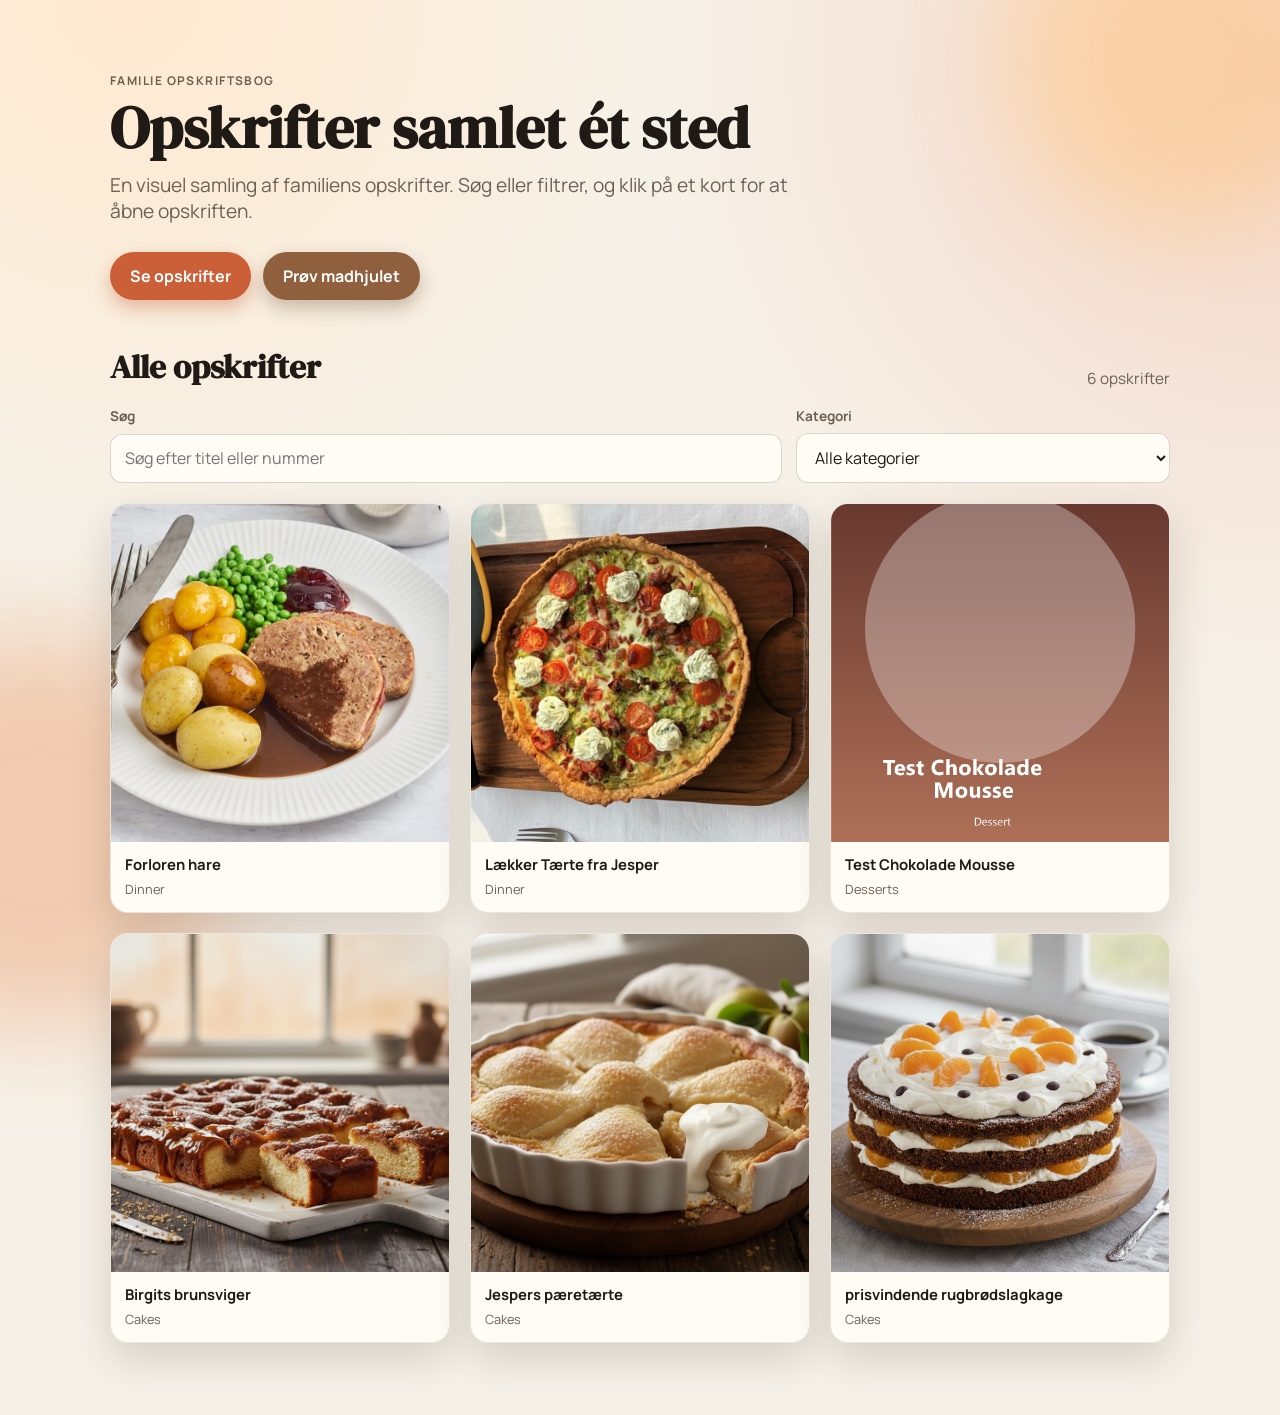
==== index.html @ 79aaceb4 "Add files via upload" ====
﻿<!doctype html>
<html lang="da">
<head>
  <meta charset="UTF-8" />
  <meta name="viewport" content="width=device-width, initial-scale=1.0" />
  <title>Familie Opskrifter</title>
  <link rel="preconnect" href="https://fonts.googleapis.com">
  <link rel="preconnect" href="https://fonts.gstatic.com" crossorigin>
  <link href="https://fonts.googleapis.com/css2?family=DM+Serif+Display:ital@0;1&family=Manrope:wght@400;600;700&display=swap" rel="stylesheet">
  <link rel="stylesheet" href="./styles.css" />
</head>
<body>
  <div class="bg-shape bg-shape-one" aria-hidden="true"></div>
  <div class="bg-shape bg-shape-two" aria-hidden="true"></div>

  <header class="hero">
    <p class="kicker">Familie Opskriftsbog</p>
    <h1>Opskrifter samlet ét sted</h1>
    <p class="lead">En visuel samling af familiens opskrifter. Søg eller filtrer, og klik på et kort for at åbne opskriften.</p>
    <div class="hero-actions">
      <a class="cta" href="./index.html">Se opskrifter</a>
      <a class="cta cta-secondary" href="./wheel.html">Prøv madhjulet</a>
    </div>
  </header>

  <main id="recipes" class="content">
    <section class="section-head">
      <h2>Alle opskrifter</h2>
      <p id="resultCount">0 opskrifter</p>
    </section>

    <section class="controls" aria-label="Filtre">
      <label class="control search-wrap">
        <span>Søg</span>
        <input id="searchInput" type="search" placeholder="Søg efter titel eller nummer" autocomplete="off" />
      </label>

      <label class="control filter-wrap">
        <span>Kategori</span>
        <select id="categoryFilter"></select>
      </label>
    </section>

    <section id="recipeGrid" class="grid" aria-live="polite"></section>
    <p id="loadError" class="empty" hidden>Kunne ikke indlæse opskrifter lige nu.</p>
    <p id="emptyState" class="empty" hidden>Ingen opskrifter matcher dine filtre.</p>
  </main>

  <script src="./data/recipes.js"></script>
  <script>
    let recipes = [];

    const searchInput = document.getElementById("searchInput");
    const categoryFilter = document.getElementById("categoryFilter");
    const recipeGrid = document.getElementById("recipeGrid");
    const resultCount = document.getElementById("resultCount");
    const emptyState = document.getElementById("emptyState");
    const loadError = document.getElementById("loadError");

    const categoryLabelMap = {
      dinner: "Dinner",
      desserts: "Desserts",
      cakes: "Cakes",
      uncategorized: "Uncategorized"
    };

    function categoryLabel(category) {
      return categoryLabelMap[category] || category;
    }

    function buildCategoryOptions() {
      const categories = [...new Set(recipes.map((recipe) => recipe.category).filter(Boolean))]
        .sort((a, b) => a.localeCompare(b, "da"));

      categoryFilter.textContent = "";
      const allOption = document.createElement("option");
      allOption.value = "";
      allOption.textContent = "Alle kategorier";
      categoryFilter.appendChild(allOption);

      categories.forEach((category) => {
        const option = document.createElement("option");
        option.value = category;
        option.textContent = categoryLabel(category);
        categoryFilter.appendChild(option);
      });
    }

    function renderRecipes() {
      const query = searchInput.value.trim().toLowerCase();
      const category = categoryFilter.value;

      const filtered = recipes.filter((recipe) => {
        const text = `${recipe.title} ${recipe.id}`.toLowerCase();
        const matchQuery = !query || text.includes(query);
        const matchCategory = !category || recipe.category === category;
        return matchQuery && matchCategory;
      });

      recipeGrid.textContent = "";

      filtered.forEach((recipe) => {
        const link = document.createElement("a");
        link.className = "card";
        link.href = `./recipe.html?id=${encodeURIComponent(recipe.id)}`;

        const img = document.createElement("img");
        img.src = recipe.image;
        img.alt = recipe.title;
        img.loading = "lazy";

        const title = document.createElement("span");
        title.textContent = recipe.title;

        const small = document.createElement("small");
        small.textContent = categoryLabel(recipe.category);

        link.appendChild(img);
        link.appendChild(title);
        link.appendChild(small);
        recipeGrid.appendChild(link);
      });

      resultCount.textContent = `${filtered.length} opskrifter`;
      emptyState.hidden = filtered.length > 0;
    }

    async function loadRecipes() {
      if (Array.isArray(window.__RECIPES__)) {
        return window.__RECIPES__;
      }

      const response = await fetch("./data/recipes.json", { cache: "no-store" });
      if (!response.ok) {
        throw new Error(`Failed to load recipe data (${response.status})`);
      }
      return response.json();
    }

    async function init() {
      try {
        recipes = await loadRecipes();
        loadError.hidden = true;
      } catch (error) {
        console.error(error);
        recipes = [];
        loadError.hidden = false;
      }

      buildCategoryOptions();
      renderRecipes();
    }

    searchInput.addEventListener("input", renderRecipes);
    categoryFilter.addEventListener("change", renderRecipes);
    init();
  </script>
</body>
</html>
---- styles.css ----
﻿:root {
  --bg: #f6f1e8;
  --surface: #fffcf6;
  --ink: #1f1a16;
  --muted: #6d6052;
  --accent: #cb5f37;
  --accent-2: #f0c274;
  --ring: rgba(203, 95, 55, 0.35);
  --radius: 18px;
  --shadow: 0 16px 40px rgba(48, 31, 14, 0.16);
}

* {
  box-sizing: border-box;
}

body {
  margin: 0;
  font-family: "Manrope", "Segoe UI", sans-serif;
  color: var(--ink);
  background:
    radial-gradient(circle at 10% 0%, #ffe9cf 0%, transparent 30%),
    radial-gradient(circle at 100% 5%, #f4d6c9 0%, transparent 34%),
    var(--bg);
  min-height: 100vh;
}

.bg-shape {
  position: fixed;
  border-radius: 999px;
  filter: blur(50px);
  z-index: -1;
  opacity: 0.45;
}

.bg-shape-one {
  width: 360px;
  height: 360px;
  top: -120px;
  right: -80px;
  background: #ffc57a;
}

.bg-shape-two {
  width: 400px;
  height: 400px;
  left: -160px;
  bottom: -130px;
  background: #ec9f6f;
}

.hero {
  max-width: 1100px;
  margin: 0 auto;
  padding: 72px 20px 44px;
}

.kicker {
  text-transform: uppercase;
  letter-spacing: 0.12em;
  font-size: 0.75rem;
  margin: 0;
  color: var(--muted);
  font-weight: 700;
}

h1 {
  margin: 10px 0 14px;
  font-family: "DM Serif Display", Georgia, serif;
  font-size: clamp(2.1rem, 4.5vw, 4rem);
  line-height: 1.02;
  max-width: 760px;
}

.lead {
  margin: 0;
  max-width: 680px;
  color: var(--muted);
  font-size: clamp(1rem, 1.8vw, 1.2rem);
}

.cta {
  display: inline-block;
  margin-top: 28px;
  padding: 13px 20px;
  border-radius: 999px;
  color: #fff;
  background: var(--accent);
  text-decoration: none;
  font-weight: 700;
  box-shadow: 0 8px 18px rgba(181, 70, 31, 0.33);
  transition: transform 0.2s ease, box-shadow 0.2s ease;
}

.cta:hover {
  transform: translateY(-2px);
  box-shadow: 0 12px 22px rgba(181, 70, 31, 0.4);
}

.hero-actions {
  display: flex;
  flex-wrap: wrap;
  gap: 12px;
  margin-top: 28px;
}

.hero-actions .cta {
  margin-top: 0;
}

.cta-secondary {
  background: #8f5f3e;
  box-shadow: 0 8px 18px rgba(90, 56, 34, 0.3);
}

.cta-secondary:hover {
  box-shadow: 0 12px 22px rgba(90, 56, 34, 0.36);
}

.content {
  max-width: 1100px;
  margin: 0 auto 72px;
  padding: 0 20px;
}

.section-head {
  display: flex;
  justify-content: space-between;
  align-items: end;
  gap: 16px;
  margin-bottom: 18px;
}

h2 {
  margin: 0;
  font-family: "DM Serif Display", Georgia, serif;
  font-size: clamp(1.5rem, 2.6vw, 2.4rem);
}

.section-head p {
  margin: 0;
  color: var(--muted);
  font-size: 0.96rem;
}

.controls {
  display: grid;
  grid-template-columns: 1.8fr 1fr;
  gap: 14px;
  margin: 0 0 20px;
}

.control {
  display: grid;
  gap: 8px;
}

.control span {
  font-weight: 700;
  font-size: 0.85rem;
  color: var(--muted);
}

.control input,
.control select {
  width: 100%;
  border: 1px solid rgba(95, 68, 45, 0.22);
  background: var(--surface);
  border-radius: 12px;
  padding: 12px 14px;
  font: inherit;
  color: var(--ink);
  outline: none;
}

.control input:focus,
.control select:focus {
  border-color: var(--accent);
  box-shadow: 0 0 0 4px var(--ring);
}

.grid {
  display: grid;
  grid-template-columns: repeat(auto-fill, minmax(260px, 1fr));
  gap: 20px;
}

.card {
  display: block;
  background: var(--surface);
  border-radius: var(--radius);
  text-decoration: none;
  color: inherit;
  overflow: hidden;
  border: 1px solid rgba(95, 68, 45, 0.12);
  box-shadow: var(--shadow);
  transition: transform 0.24s ease, box-shadow 0.24s ease, border-color 0.24s ease;
}

.card:hover {
  transform: translateY(-4px);
  box-shadow: 0 22px 40px rgba(42, 25, 10, 0.25);
  border-color: var(--ring);
}

.card img {
  display: block;
  width: 100%;
  aspect-ratio: 1 / 1;
  object-fit: cover;
  background: #e4d7c8;
}

.card span {
  display: block;
  padding: 12px 14px 6px;
  font-weight: 700;
  font-size: 0.93rem;
}

.card small {
  display: block;
  color: var(--muted);
  font-size: 0.8rem;
  padding: 0 14px 14px;
}

.empty {
  margin-top: 14px;
  color: var(--muted);
}

@media (max-width: 680px) {
  .hero {
    padding-top: 52px;
  }

  .section-head {
    flex-direction: column;
    align-items: start;
  }

  .controls {
    grid-template-columns: 1fr;
  }

  .grid {
    grid-template-columns: repeat(2, minmax(0, 1fr));
  }
}
.recipe-page {
  max-width: 1180px;
  margin: 0 auto;
  padding: 46px 20px 72px;
}

.back-link {
  display: inline-block;
  margin-bottom: 24px;
  color: var(--ink);
  text-decoration: none;
  font-weight: 700;
}

.back-link:hover {
  text-decoration: underline;
}

.recipe-layout {
  display: grid;
  grid-template-columns: minmax(300px, 520px) 1fr;
  gap: 34px;
  align-items: start;
}

.recipe-media img {
  display: block;
  width: 100%;
  border-radius: 24px;
  box-shadow: var(--shadow);
  border: 1px solid rgba(95, 68, 45, 0.12);
}

.recipe-content {
  background: var(--surface);
  border: 1px solid rgba(95, 68, 45, 0.12);
  box-shadow: var(--shadow);
  border-radius: 20px;
  padding: 28px;
}

.detail-kicker {
  margin: 0;
  text-transform: uppercase;
  letter-spacing: 0.11em;
  font-size: 0.75rem;
  color: var(--muted);
  font-weight: 700;
}

.detail-title {
  margin: 8px 0 10px;
  font-family: "DM Serif Display", Georgia, serif;
  font-size: clamp(2rem, 4vw, 3.2rem);
  line-height: 1.05;
}

.detail-description {
  margin: 0;
  color: var(--muted);
}

.detail-meta {
  margin: 14px 0 22px;
  font-weight: 700;
}

.detail-block h2 {
  margin: 0 0 10px;
  font-size: 1.2rem;
  font-family: "DM Serif Display", Georgia, serif;
}

.detail-block + .detail-block {
  margin-top: 18px;
}

.detail-block ul,
.detail-block ol {
  margin: 0;
  padding-left: 20px;
  display: grid;
  gap: 8px;
}

.recipe-missing {
  background: var(--surface);
  border: 1px solid rgba(95, 68, 45, 0.12);
  box-shadow: var(--shadow);
  border-radius: 20px;
  padding: 28px;
}

.recipe-missing h1 {
  margin-top: 0;
}

@media (max-width: 980px) {
  .recipe-layout {
    grid-template-columns: 1fr;
  }
}

.wheel-page {
  max-width: 1100px;
  margin: 0 auto;
  padding: 48px 20px 72px;
}

.wheel-head {
  margin-bottom: 24px;
}

.wheel-controls {
  display: grid;
  grid-template-columns: 1fr auto;
  gap: 14px;
  align-items: end;
  max-width: 760px;
}

.spin-btn {
  min-width: 130px;
  margin-top: 0;
  border: 0;
  cursor: pointer;
  font: inherit;
}

.spin-btn:disabled {
  opacity: 0.55;
  cursor: not-allowed;
  transform: none;
  box-shadow: 0 8px 18px rgba(181, 70, 31, 0.22);
}

.wheel-message {
  margin: 12px 0 18px;
  min-height: 1.2em;
}

.wheel-stage {
  position: relative;
  margin: 0 auto;
  width: min(86vw, 560px);
  aspect-ratio: 1 / 1;
}

.wheel {
  position: relative;
  width: 100%;
  height: 100%;
  border-radius: 999px;
  border: 10px solid #fff3e0;
  box-shadow: 0 20px 40px rgba(49, 30, 12, 0.22);
  display: grid;
  place-items: center;
  font-family: "DM Serif Display", Georgia, serif;
  font-size: 3rem;
  color: #53392a;
}

.wheel-svg {
  width: 100%;
  height: 100%;
  display: block;
  border-radius: 999px;
  overflow: hidden;
}

.wheel-pointer {
  position: absolute;
  left: 50%;
  transform: translateX(-50%);
  top: -8px;
  width: 0;
  height: 0;
  border-left: 17px solid transparent;
  border-right: 17px solid transparent;
  border-top: 34px solid #1f1a16;
  z-index: 3;
  filter: drop-shadow(0 2px 3px rgba(0, 0, 0, 0.28));
}

.winner-card {
  margin-top: 28px;
  display: grid;
  grid-template-columns: 220px 1fr;
  gap: 18px;
  background: var(--surface);
  border: 1px solid rgba(95, 68, 45, 0.12);
  border-radius: 20px;
  box-shadow: var(--shadow);
  overflow: hidden;
}

.winner-card img {
  width: 100%;
  height: 100%;
  object-fit: cover;
  min-height: 220px;
}

.winner-info {
  padding: 18px 20px 20px 0;
}

.winner-info h2 {
  margin: 8px 0 8px;
}

.winner-meta {
  margin: 0 0 16px;
  color: var(--muted);
}

@media (max-width: 780px) {
  .wheel-controls {
    grid-template-columns: 1fr;
  }

  .spin-btn {
    width: fit-content;
  }

  .winner-card {
    grid-template-columns: 1fr;
  }

  .winner-card img {
    max-height: 280px;
  }

  .winner-info {
    padding: 14px 16px 18px;
  }
}
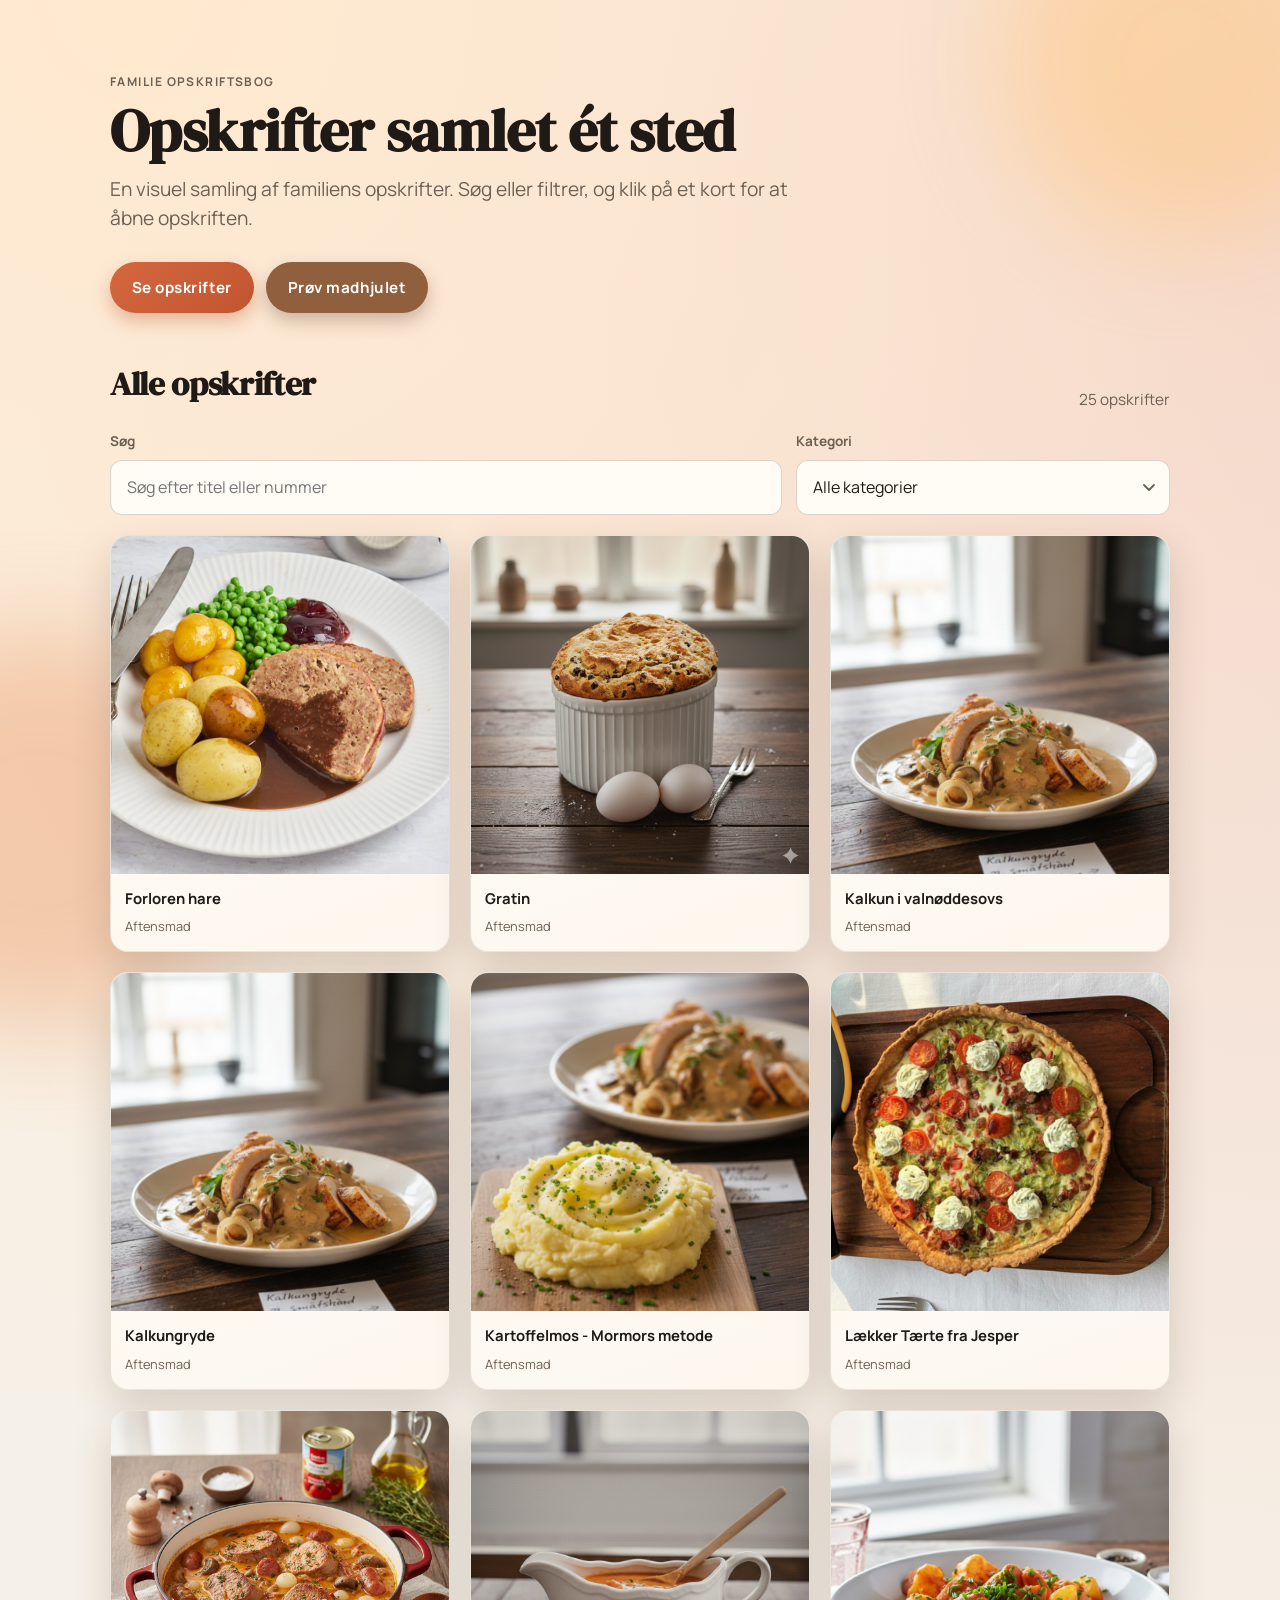
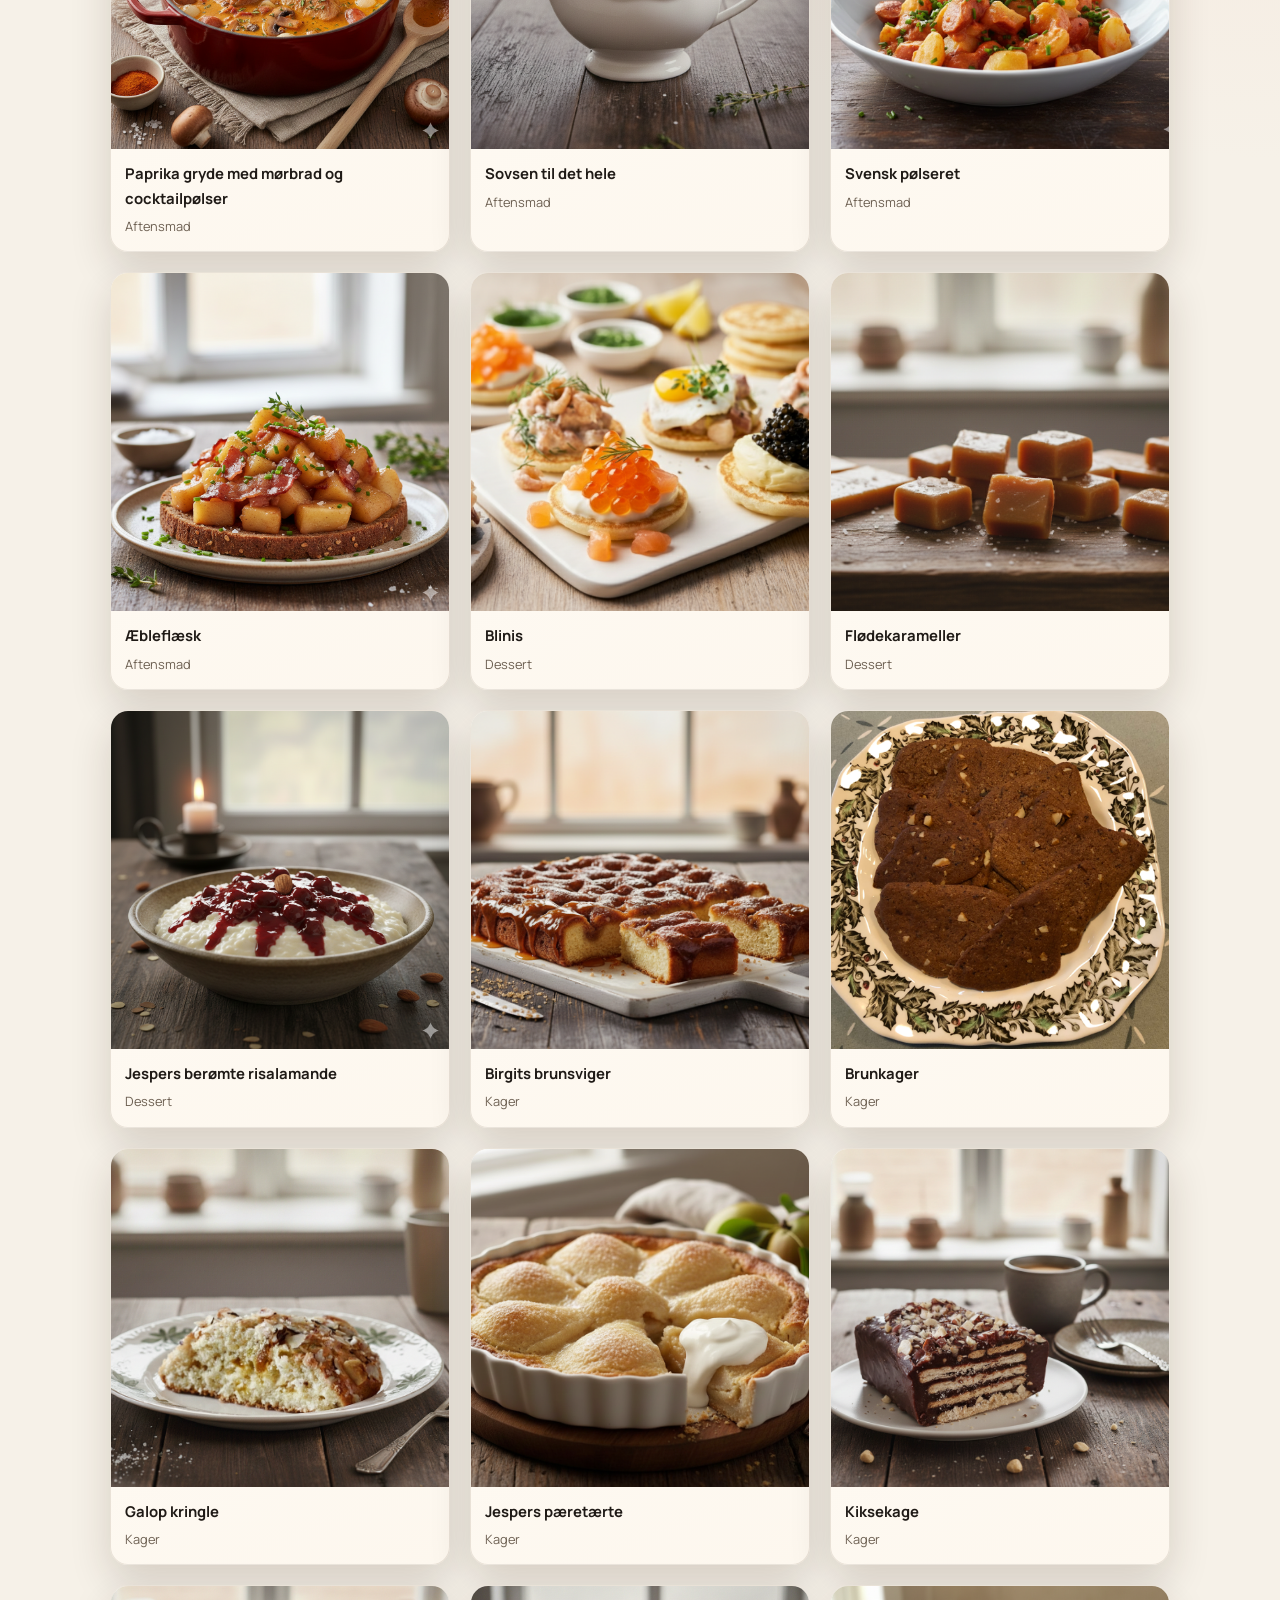
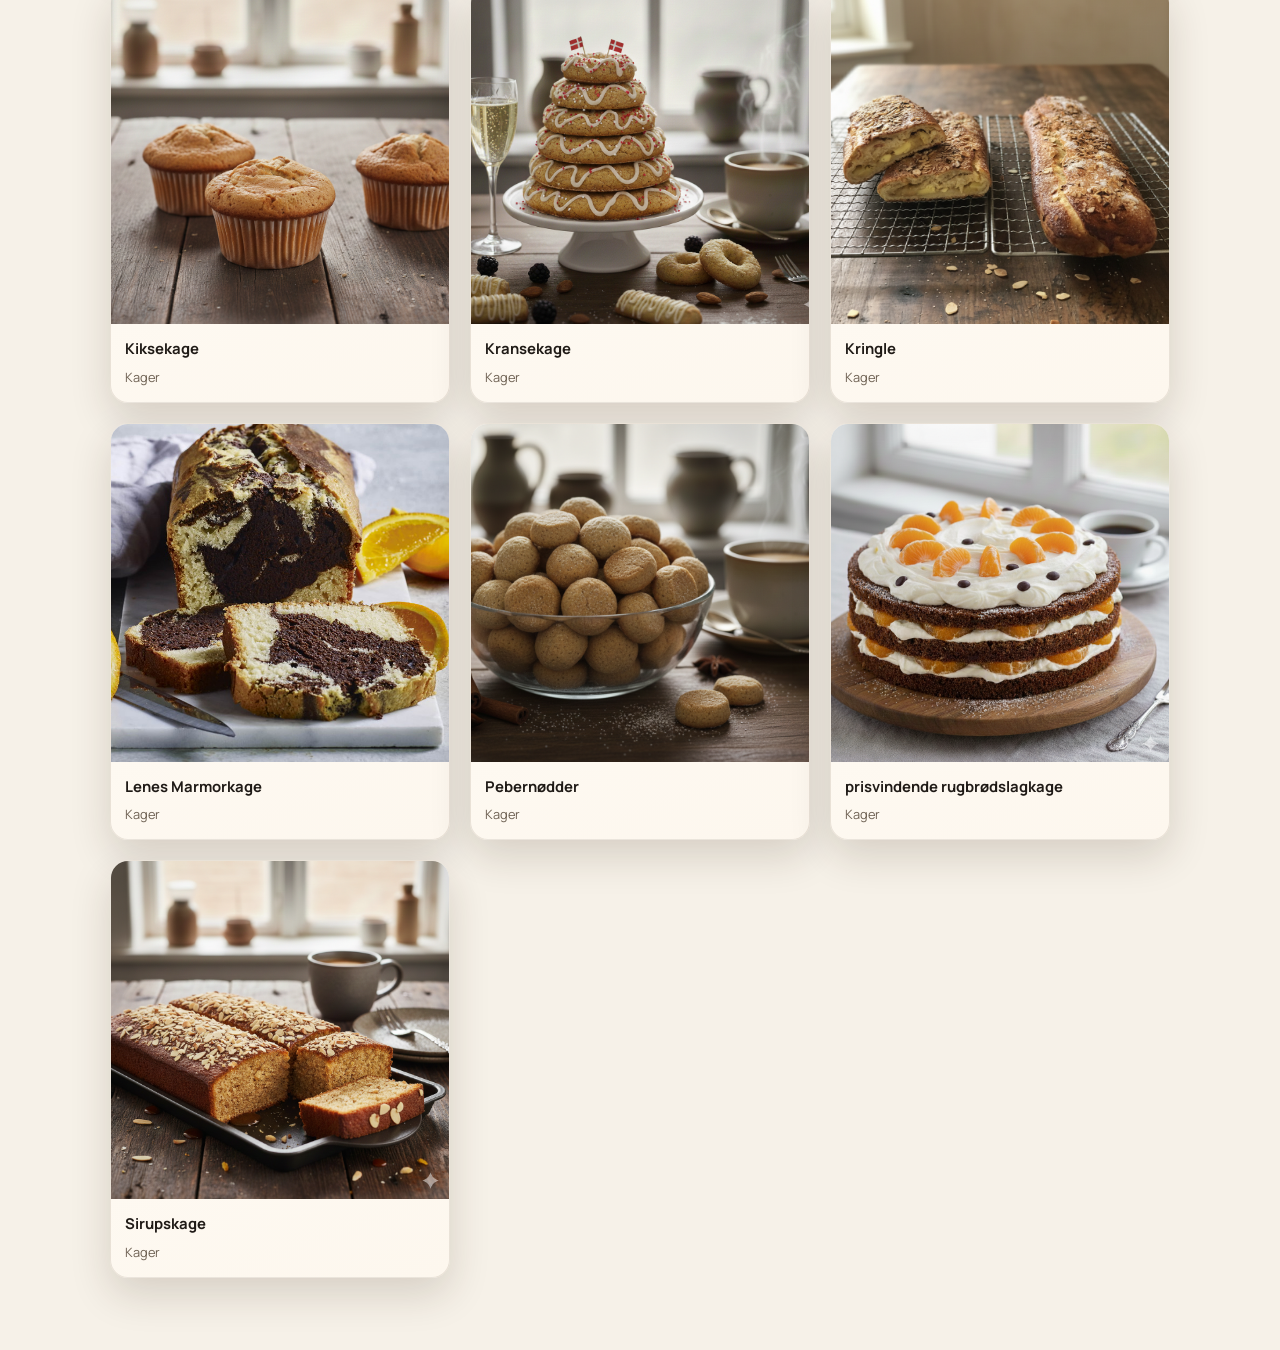
==== commit e2160cdf: "push dd" ====
--- a/index.html
+++ b/index.html
@@ -1,159 +1,159 @@
-﻿<!doctype html>
-<html lang="da">
-<head>
-  <meta charset="UTF-8" />
-  <meta name="viewport" content="width=device-width, initial-scale=1.0" />
-  <title>Familie Opskrifter</title>
-  <link rel="preconnect" href="https://fonts.googleapis.com">
-  <link rel="preconnect" href="https://fonts.gstatic.com" crossorigin>
-  <link href="https://fonts.googleapis.com/css2?family=DM+Serif+Display:ital@0;1&family=Manrope:wght@400;600;700&display=swap" rel="stylesheet">
-  <link rel="stylesheet" href="./styles.css" />
-</head>
-<body>
-  <div class="bg-shape bg-shape-one" aria-hidden="true"></div>
-  <div class="bg-shape bg-shape-two" aria-hidden="true"></div>
-
-  <header class="hero">
-    <p class="kicker">Familie Opskriftsbog</p>
-    <h1>Opskrifter samlet ét sted</h1>
-    <p class="lead">En visuel samling af familiens opskrifter. Søg eller filtrer, og klik på et kort for at åbne opskriften.</p>
-    <div class="hero-actions">
-      <a class="cta" href="./index.html">Se opskrifter</a>
-      <a class="cta cta-secondary" href="./wheel.html">Prøv madhjulet</a>
-    </div>
-  </header>
-
-  <main id="recipes" class="content">
-    <section class="section-head">
-      <h2>Alle opskrifter</h2>
-      <p id="resultCount">0 opskrifter</p>
-    </section>
-
-    <section class="controls" aria-label="Filtre">
-      <label class="control search-wrap">
-        <span>Søg</span>
-        <input id="searchInput" type="search" placeholder="Søg efter titel eller nummer" autocomplete="off" />
-      </label>
-
-      <label class="control filter-wrap">
-        <span>Kategori</span>
-        <select id="categoryFilter"></select>
-      </label>
-    </section>
-
-    <section id="recipeGrid" class="grid" aria-live="polite"></section>
-    <p id="loadError" class="empty" hidden>Kunne ikke indlæse opskrifter lige nu.</p>
-    <p id="emptyState" class="empty" hidden>Ingen opskrifter matcher dine filtre.</p>
-  </main>
-
-  <script src="./data/recipes.js"></script>
-  <script>
-    let recipes = [];
-
-    const searchInput = document.getElementById("searchInput");
-    const categoryFilter = document.getElementById("categoryFilter");
-    const recipeGrid = document.getElementById("recipeGrid");
-    const resultCount = document.getElementById("resultCount");
-    const emptyState = document.getElementById("emptyState");
-    const loadError = document.getElementById("loadError");
-
-    const categoryLabelMap = {
-      dinner: "Dinner",
-      desserts: "Desserts",
-      cakes: "Cakes",
-      uncategorized: "Uncategorized"
-    };
-
-    function categoryLabel(category) {
-      return categoryLabelMap[category] || category;
-    }
-
-    function buildCategoryOptions() {
-      const categories = [...new Set(recipes.map((recipe) => recipe.category).filter(Boolean))]
-        .sort((a, b) => a.localeCompare(b, "da"));
-
-      categoryFilter.textContent = "";
-      const allOption = document.createElement("option");
-      allOption.value = "";
-      allOption.textContent = "Alle kategorier";
-      categoryFilter.appendChild(allOption);
-
-      categories.forEach((category) => {
-        const option = document.createElement("option");
-        option.value = category;
-        option.textContent = categoryLabel(category);
-        categoryFilter.appendChild(option);
-      });
-    }
-
-    function renderRecipes() {
-      const query = searchInput.value.trim().toLowerCase();
-      const category = categoryFilter.value;
-
-      const filtered = recipes.filter((recipe) => {
-        const text = `${recipe.title} ${recipe.id}`.toLowerCase();
-        const matchQuery = !query || text.includes(query);
-        const matchCategory = !category || recipe.category === category;
-        return matchQuery && matchCategory;
-      });
-
-      recipeGrid.textContent = "";
-
-      filtered.forEach((recipe) => {
-        const link = document.createElement("a");
-        link.className = "card";
-        link.href = `./recipe.html?id=${encodeURIComponent(recipe.id)}`;
-
-        const img = document.createElement("img");
-        img.src = recipe.image;
-        img.alt = recipe.title;
-        img.loading = "lazy";
-
-        const title = document.createElement("span");
-        title.textContent = recipe.title;
-
-        const small = document.createElement("small");
-        small.textContent = categoryLabel(recipe.category);
-
-        link.appendChild(img);
-        link.appendChild(title);
-        link.appendChild(small);
-        recipeGrid.appendChild(link);
-      });
-
-      resultCount.textContent = `${filtered.length} opskrifter`;
-      emptyState.hidden = filtered.length > 0;
-    }
-
-    async function loadRecipes() {
-      if (Array.isArray(window.__RECIPES__)) {
-        return window.__RECIPES__;
-      }
-
-      const response = await fetch("./data/recipes.json", { cache: "no-store" });
-      if (!response.ok) {
-        throw new Error(`Failed to load recipe data (${response.status})`);
-      }
-      return response.json();
-    }
-
-    async function init() {
-      try {
-        recipes = await loadRecipes();
-        loadError.hidden = true;
-      } catch (error) {
-        console.error(error);
-        recipes = [];
-        loadError.hidden = false;
-      }
-
-      buildCategoryOptions();
-      renderRecipes();
-    }
-
-    searchInput.addEventListener("input", renderRecipes);
-    categoryFilter.addEventListener("change", renderRecipes);
-    init();
-  </script>
-</body>
-</html>
+﻿<!doctype html>
+<html lang="da">
+<head>
+  <meta charset="UTF-8" />
+  <meta name="viewport" content="width=device-width, initial-scale=1.0" />
+  <title>Familie Opskrifter</title>
+  <link rel="preconnect" href="https://fonts.googleapis.com">
+  <link rel="preconnect" href="https://fonts.gstatic.com" crossorigin>
+  <link href="https://fonts.googleapis.com/css2?family=DM+Serif+Display:ital@0;1&family=Manrope:wght@400;600;700&display=swap" rel="stylesheet">
+  <link rel="stylesheet" href="./styles.css" />
+</head>
+<body>
+  <div class="bg-shape bg-shape-one" aria-hidden="true"></div>
+  <div class="bg-shape bg-shape-two" aria-hidden="true"></div>
+
+  <header class="hero">
+    <p class="kicker">Familie Opskriftsbog</p>
+    <h1>Opskrifter samlet ét sted</h1>
+    <p class="lead">En visuel samling af familiens opskrifter. Søg eller filtrer, og klik på et kort for at åbne opskriften.</p>
+    <div class="hero-actions">
+      <a class="cta" href="./index.html">Se opskrifter</a>
+      <a class="cta cta-secondary" href="./wheel.html">Prøv madhjulet</a>
+    </div>
+  </header>
+
+  <main id="recipes" class="content">
+    <section class="section-head">
+      <h2>Alle opskrifter</h2>
+      <p id="resultCount">0 opskrifter</p>
+    </section>
+
+    <section class="controls" aria-label="Filtre">
+      <label class="control search-wrap">
+        <span>Søg</span>
+        <input id="searchInput" type="search" placeholder="Søg efter titel eller nummer" autocomplete="off" />
+      </label>
+
+      <label class="control filter-wrap">
+        <span>Kategori</span>
+        <select id="categoryFilter"></select>
+      </label>
+    </section>
+
+    <section id="recipeGrid" class="grid" aria-live="polite"></section>
+    <p id="loadError" class="empty" hidden>Kunne ikke indlæse opskrifter lige nu.</p>
+    <p id="emptyState" class="empty" hidden>Ingen opskrifter matcher dine filtre.</p>
+  </main>
+
+  <script src="./data/recipes.js"></script>
+  <script>
+    let recipes = [];
+
+    const searchInput = document.getElementById("searchInput");
+    const categoryFilter = document.getElementById("categoryFilter");
+    const recipeGrid = document.getElementById("recipeGrid");
+    const resultCount = document.getElementById("resultCount");
+    const emptyState = document.getElementById("emptyState");
+    const loadError = document.getElementById("loadError");
+
+    const categoryLabelMap = {
+      dinner: "Aftensmad",
+      desserts: "Dessert",
+      cakes: "Kager",
+      uncategorized: "Uncategorized"
+    };
+
+    function categoryLabel(category) {
+      return categoryLabelMap[category] || category;
+    }
+
+    function buildCategoryOptions() {
+      const categories = [...new Set(recipes.map((recipe) => recipe.category).filter(Boolean))]
+        .sort((a, b) => a.localeCompare(b, "da"));
+
+      categoryFilter.textContent = "";
+      const allOption = document.createElement("option");
+      allOption.value = "";
+      allOption.textContent = "Alle kategorier";
+      categoryFilter.appendChild(allOption);
+
+      categories.forEach((category) => {
+        const option = document.createElement("option");
+        option.value = category;
+        option.textContent = categoryLabel(category);
+        categoryFilter.appendChild(option);
+      });
+    }
+
+    function renderRecipes() {
+      const query = searchInput.value.trim().toLowerCase();
+      const category = categoryFilter.value;
+
+      const filtered = recipes.filter((recipe) => {
+        const text = `${recipe.title} ${recipe.id}`.toLowerCase();
+        const matchQuery = !query || text.includes(query);
+        const matchCategory = !category || recipe.category === category;
+        return matchQuery && matchCategory;
+      });
+
+      recipeGrid.textContent = "";
+
+      filtered.forEach((recipe) => {
+        const link = document.createElement("a");
+        link.className = "card";
+        link.href = `./recipe.html?id=${encodeURIComponent(recipe.id)}`;
+
+        const img = document.createElement("img");
+        img.src = recipe.image;
+        img.alt = recipe.title;
+        img.loading = "lazy";
+
+        const title = document.createElement("span");
+        title.textContent = recipe.title;
+
+        const small = document.createElement("small");
+        small.textContent = categoryLabel(recipe.category);
+
+        link.appendChild(img);
+        link.appendChild(title);
+        link.appendChild(small);
+        recipeGrid.appendChild(link);
+      });
+
+      resultCount.textContent = `${filtered.length} opskrifter`;
+      emptyState.hidden = filtered.length > 0;
+    }
+
+    async function loadRecipes() {
+      if (Array.isArray(window.__RECIPES__)) {
+        return window.__RECIPES__;
+      }
+
+      const response = await fetch("./data/recipes.json", { cache: "no-store" });
+      if (!response.ok) {
+        throw new Error(`Failed to load recipe data (${response.status})`);
+      }
+      return response.json();
+    }
+
+    async function init() {
+      try {
+        recipes = await loadRecipes();
+        loadError.hidden = true;
+      } catch (error) {
+        console.error(error);
+        recipes = [];
+        loadError.hidden = false;
+      }
+
+      buildCategoryOptions();
+      renderRecipes();
+    }
+
+    searchInput.addEventListener("input", renderRecipes);
+    categoryFilter.addEventListener("change", renderRecipes);
+    init();
+  </script>
+</body>
+</html>
--- a/styles.css
+++ b/styles.css
@@ -1,487 +1,563 @@
-﻿:root {
-  --bg: #f6f1e8;
-  --surface: #fffcf6;
-  --ink: #1f1a16;
-  --muted: #6d6052;
-  --accent: #cb5f37;
-  --accent-2: #f0c274;
-  --ring: rgba(203, 95, 55, 0.35);
-  --radius: 18px;
-  --shadow: 0 16px 40px rgba(48, 31, 14, 0.16);
-}
-
-* {
-  box-sizing: border-box;
-}
-
-body {
-  margin: 0;
-  font-family: "Manrope", "Segoe UI", sans-serif;
-  color: var(--ink);
-  background:
-    radial-gradient(circle at 10% 0%, #ffe9cf 0%, transparent 30%),
-    radial-gradient(circle at 100% 5%, #f4d6c9 0%, transparent 34%),
-    var(--bg);
-  min-height: 100vh;
-}
-
-.bg-shape {
-  position: fixed;
-  border-radius: 999px;
-  filter: blur(50px);
-  z-index: -1;
-  opacity: 0.45;
-}
-
-.bg-shape-one {
-  width: 360px;
-  height: 360px;
-  top: -120px;
-  right: -80px;
-  background: #ffc57a;
-}
-
-.bg-shape-two {
-  width: 400px;
-  height: 400px;
-  left: -160px;
-  bottom: -130px;
-  background: #ec9f6f;
-}
-
-.hero {
-  max-width: 1100px;
-  margin: 0 auto;
-  padding: 72px 20px 44px;
-}
-
-.kicker {
-  text-transform: uppercase;
-  letter-spacing: 0.12em;
-  font-size: 0.75rem;
-  margin: 0;
-  color: var(--muted);
-  font-weight: 700;
-}
-
-h1 {
-  margin: 10px 0 14px;
-  font-family: "DM Serif Display", Georgia, serif;
-  font-size: clamp(2.1rem, 4.5vw, 4rem);
-  line-height: 1.02;
-  max-width: 760px;
-}
-
-.lead {
-  margin: 0;
-  max-width: 680px;
-  color: var(--muted);
-  font-size: clamp(1rem, 1.8vw, 1.2rem);
-}
-
-.cta {
-  display: inline-block;
-  margin-top: 28px;
-  padding: 13px 20px;
-  border-radius: 999px;
-  color: #fff;
-  background: var(--accent);
-  text-decoration: none;
-  font-weight: 700;
-  box-shadow: 0 8px 18px rgba(181, 70, 31, 0.33);
-  transition: transform 0.2s ease, box-shadow 0.2s ease;
-}
-
-.cta:hover {
-  transform: translateY(-2px);
-  box-shadow: 0 12px 22px rgba(181, 70, 31, 0.4);
-}
-
-.hero-actions {
-  display: flex;
-  flex-wrap: wrap;
-  gap: 12px;
-  margin-top: 28px;
-}
-
-.hero-actions .cta {
-  margin-top: 0;
-}
-
-.cta-secondary {
-  background: #8f5f3e;
-  box-shadow: 0 8px 18px rgba(90, 56, 34, 0.3);
-}
-
-.cta-secondary:hover {
-  box-shadow: 0 12px 22px rgba(90, 56, 34, 0.36);
-}
-
-.content {
-  max-width: 1100px;
-  margin: 0 auto 72px;
-  padding: 0 20px;
-}
-
-.section-head {
-  display: flex;
-  justify-content: space-between;
-  align-items: end;
-  gap: 16px;
-  margin-bottom: 18px;
-}
-
-h2 {
-  margin: 0;
-  font-family: "DM Serif Display", Georgia, serif;
-  font-size: clamp(1.5rem, 2.6vw, 2.4rem);
-}
-
-.section-head p {
-  margin: 0;
-  color: var(--muted);
-  font-size: 0.96rem;
-}
-
-.controls {
-  display: grid;
-  grid-template-columns: 1.8fr 1fr;
-  gap: 14px;
-  margin: 0 0 20px;
-}
-
-.control {
-  display: grid;
-  gap: 8px;
-}
-
-.control span {
-  font-weight: 700;
-  font-size: 0.85rem;
-  color: var(--muted);
-}
-
-.control input,
-.control select {
-  width: 100%;
-  border: 1px solid rgba(95, 68, 45, 0.22);
-  background: var(--surface);
-  border-radius: 12px;
-  padding: 12px 14px;
-  font: inherit;
-  color: var(--ink);
-  outline: none;
-}
-
-.control input:focus,
-.control select:focus {
-  border-color: var(--accent);
-  box-shadow: 0 0 0 4px var(--ring);
-}
-
-.grid {
-  display: grid;
-  grid-template-columns: repeat(auto-fill, minmax(260px, 1fr));
-  gap: 20px;
-}
-
-.card {
-  display: block;
-  background: var(--surface);
-  border-radius: var(--radius);
-  text-decoration: none;
-  color: inherit;
-  overflow: hidden;
-  border: 1px solid rgba(95, 68, 45, 0.12);
-  box-shadow: var(--shadow);
-  transition: transform 0.24s ease, box-shadow 0.24s ease, border-color 0.24s ease;
-}
-
-.card:hover {
-  transform: translateY(-4px);
-  box-shadow: 0 22px 40px rgba(42, 25, 10, 0.25);
-  border-color: var(--ring);
-}
-
-.card img {
-  display: block;
-  width: 100%;
-  aspect-ratio: 1 / 1;
-  object-fit: cover;
-  background: #e4d7c8;
-}
-
-.card span {
-  display: block;
-  padding: 12px 14px 6px;
-  font-weight: 700;
-  font-size: 0.93rem;
-}
-
-.card small {
-  display: block;
-  color: var(--muted);
-  font-size: 0.8rem;
-  padding: 0 14px 14px;
-}
-
-.empty {
-  margin-top: 14px;
-  color: var(--muted);
-}
-
-@media (max-width: 680px) {
-  .hero {
-    padding-top: 52px;
-  }
-
-  .section-head {
-    flex-direction: column;
-    align-items: start;
-  }
-
-  .controls {
-    grid-template-columns: 1fr;
-  }
-
-  .grid {
-    grid-template-columns: repeat(2, minmax(0, 1fr));
-  }
-}
-.recipe-page {
-  max-width: 1180px;
-  margin: 0 auto;
-  padding: 46px 20px 72px;
-}
-
-.back-link {
-  display: inline-block;
-  margin-bottom: 24px;
-  color: var(--ink);
-  text-decoration: none;
-  font-weight: 700;
-}
-
-.back-link:hover {
-  text-decoration: underline;
-}
-
-.recipe-layout {
-  display: grid;
-  grid-template-columns: minmax(300px, 520px) 1fr;
-  gap: 34px;
-  align-items: start;
-}
-
-.recipe-media img {
-  display: block;
-  width: 100%;
-  border-radius: 24px;
-  box-shadow: var(--shadow);
-  border: 1px solid rgba(95, 68, 45, 0.12);
-}
-
-.recipe-content {
-  background: var(--surface);
-  border: 1px solid rgba(95, 68, 45, 0.12);
-  box-shadow: var(--shadow);
-  border-radius: 20px;
-  padding: 28px;
-}
-
-.detail-kicker {
-  margin: 0;
-  text-transform: uppercase;
-  letter-spacing: 0.11em;
-  font-size: 0.75rem;
-  color: var(--muted);
-  font-weight: 700;
-}
-
-.detail-title {
-  margin: 8px 0 10px;
-  font-family: "DM Serif Display", Georgia, serif;
-  font-size: clamp(2rem, 4vw, 3.2rem);
-  line-height: 1.05;
-}
-
-.detail-description {
-  margin: 0;
-  color: var(--muted);
-}
-
-.detail-meta {
-  margin: 14px 0 22px;
-  font-weight: 700;
-}
-
-.detail-block h2 {
-  margin: 0 0 10px;
-  font-size: 1.2rem;
-  font-family: "DM Serif Display", Georgia, serif;
-}
-
-.detail-block + .detail-block {
-  margin-top: 18px;
-}
-
-.detail-block ul,
-.detail-block ol {
-  margin: 0;
-  padding-left: 20px;
-  display: grid;
-  gap: 8px;
-}
-
-.recipe-missing {
-  background: var(--surface);
-  border: 1px solid rgba(95, 68, 45, 0.12);
-  box-shadow: var(--shadow);
-  border-radius: 20px;
-  padding: 28px;
-}
-
-.recipe-missing h1 {
-  margin-top: 0;
-}
-
-@media (max-width: 980px) {
-  .recipe-layout {
-    grid-template-columns: 1fr;
-  }
-}
-
-.wheel-page {
-  max-width: 1100px;
-  margin: 0 auto;
-  padding: 48px 20px 72px;
-}
-
-.wheel-head {
-  margin-bottom: 24px;
-}
-
-.wheel-controls {
-  display: grid;
-  grid-template-columns: 1fr auto;
-  gap: 14px;
-  align-items: end;
-  max-width: 760px;
-}
-
-.spin-btn {
-  min-width: 130px;
-  margin-top: 0;
-  border: 0;
-  cursor: pointer;
-  font: inherit;
-}
-
-.spin-btn:disabled {
-  opacity: 0.55;
-  cursor: not-allowed;
-  transform: none;
-  box-shadow: 0 8px 18px rgba(181, 70, 31, 0.22);
-}
-
-.wheel-message {
-  margin: 12px 0 18px;
-  min-height: 1.2em;
-}
-
-.wheel-stage {
-  position: relative;
-  margin: 0 auto;
-  width: min(86vw, 560px);
-  aspect-ratio: 1 / 1;
-}
-
-.wheel {
-  position: relative;
-  width: 100%;
-  height: 100%;
-  border-radius: 999px;
-  border: 10px solid #fff3e0;
-  box-shadow: 0 20px 40px rgba(49, 30, 12, 0.22);
-  display: grid;
-  place-items: center;
-  font-family: "DM Serif Display", Georgia, serif;
-  font-size: 3rem;
-  color: #53392a;
-}
-
-.wheel-svg {
-  width: 100%;
-  height: 100%;
-  display: block;
-  border-radius: 999px;
-  overflow: hidden;
-}
-
-.wheel-pointer {
-  position: absolute;
-  left: 50%;
-  transform: translateX(-50%);
-  top: -8px;
-  width: 0;
-  height: 0;
-  border-left: 17px solid transparent;
-  border-right: 17px solid transparent;
-  border-top: 34px solid #1f1a16;
-  z-index: 3;
-  filter: drop-shadow(0 2px 3px rgba(0, 0, 0, 0.28));
-}
-
-.winner-card {
-  margin-top: 28px;
-  display: grid;
-  grid-template-columns: 220px 1fr;
-  gap: 18px;
-  background: var(--surface);
-  border: 1px solid rgba(95, 68, 45, 0.12);
-  border-radius: 20px;
-  box-shadow: var(--shadow);
-  overflow: hidden;
-}
-
-.winner-card img {
-  width: 100%;
-  height: 100%;
-  object-fit: cover;
-  min-height: 220px;
-}
-
-.winner-info {
-  padding: 18px 20px 20px 0;
-}
-
-.winner-info h2 {
-  margin: 8px 0 8px;
-}
-
-.winner-meta {
-  margin: 0 0 16px;
-  color: var(--muted);
-}
-
-@media (max-width: 780px) {
-  .wheel-controls {
-    grid-template-columns: 1fr;
-  }
-
-  .spin-btn {
-    width: fit-content;
-  }
-
-  .winner-card {
-    grid-template-columns: 1fr;
-  }
-
-  .winner-card img {
-    max-height: 280px;
-  }
-
-  .winner-info {
-    padding: 14px 16px 18px;
-  }
-}
+﻿:root {
+  --bg: #f6f1e8;
+  --surface: #fffcf6;
+  --ink: #1f1a16;
+  --muted: #6d6052;
+  --accent: #cb5f37;
+  --accent-2: #f0c274;
+  --ring: rgba(203, 95, 55, 0.35);
+  --radius: 18px;
+  --shadow: 0 16px 40px rgba(48, 31, 14, 0.16);
+}
+
+html {
+  scroll-behavior: smooth;
+}
+
+* {
+  box-sizing: border-box;
+}
+
+body {
+  margin: 0;
+  font-family: "Manrope", "Segoe UI", sans-serif;
+  color: var(--ink);
+  line-height: 1.65;
+  text-rendering: optimizeLegibility;
+  font-feature-settings: "kern" 1, "liga" 1;
+  background:
+    radial-gradient(circle at 10% 0%, #ffe9cf 0%, transparent 30%),
+    radial-gradient(circle at 100% 5%, #f4d6c9 0%, transparent 34%),
+    var(--bg);
+  min-height: 100vh;
+}
+
+.bg-shape {
+  position: fixed;
+  border-radius: 999px;
+  filter: blur(50px);
+  z-index: -1;
+  opacity: 0.45;
+}
+
+.bg-shape-one {
+  width: 360px;
+  height: 360px;
+  top: -120px;
+  right: -80px;
+  background: #ffc57a;
+}
+
+.bg-shape-two {
+  width: 400px;
+  height: 400px;
+  left: -160px;
+  bottom: -130px;
+  background: #ec9f6f;
+}
+
+.hero {
+  max-width: 1100px;
+  margin: 0 auto;
+  padding: 72px 20px 44px;
+}
+
+.kicker {
+  text-transform: uppercase;
+  letter-spacing: 0.12em;
+  font-size: 0.75rem;
+  margin: 0;
+  color: var(--muted);
+  font-weight: 700;
+}
+
+h1 {
+  margin: 10px 0 14px;
+  font-family: "DM Serif Display", Georgia, serif;
+  font-size: clamp(2.1rem, 4.5vw, 4rem);
+  line-height: 1.02;
+  letter-spacing: -0.01em;
+  max-width: 760px;
+}
+
+.lead {
+  margin: 0;
+  max-width: 680px;
+  color: var(--muted);
+  font-size: clamp(1rem, 1.8vw, 1.2rem);
+  line-height: 1.55;
+}
+
+.cta {
+  display: inline-block;
+  margin-top: 28px;
+  padding: 13px 22px;
+  border-radius: 999px;
+  color: #fff;
+  background: linear-gradient(135deg, #d4673e, #c05530);
+  text-decoration: none;
+  font-weight: 700;
+  font-size: 0.95rem;
+  letter-spacing: 0.03em;
+  box-shadow: 0 8px 18px rgba(181, 70, 31, 0.33);
+  transition: transform 0.2s ease, box-shadow 0.2s ease;
+}
+
+.cta:hover {
+  transform: translateY(-2px);
+  box-shadow: 0 12px 22px rgba(181, 70, 31, 0.4);
+}
+
+.hero-actions {
+  display: flex;
+  flex-wrap: wrap;
+  gap: 12px;
+  margin-top: 28px;
+}
+
+.hero-actions .cta {
+  margin-top: 0;
+}
+
+.cta-secondary {
+  background: #8f5f3e;
+  box-shadow: 0 8px 18px rgba(90, 56, 34, 0.3);
+}
+
+.cta-secondary:hover {
+  box-shadow: 0 12px 22px rgba(90, 56, 34, 0.36);
+}
+
+.content {
+  max-width: 1100px;
+  margin: 0 auto 72px;
+  padding: 0 20px;
+}
+
+.section-head {
+  display: flex;
+  justify-content: space-between;
+  align-items: end;
+  gap: 16px;
+  margin-bottom: 18px;
+}
+
+h2 {
+  margin: 0;
+  font-family: "DM Serif Display", Georgia, serif;
+  font-size: clamp(1.5rem, 2.6vw, 2.4rem);
+  letter-spacing: -0.01em;
+}
+
+.section-head p {
+  margin: 0;
+  color: var(--muted);
+  font-size: 0.96rem;
+}
+
+.controls {
+  display: grid;
+  grid-template-columns: 1.8fr 1fr;
+  gap: 14px;
+  margin: 0 0 20px;
+}
+
+.control {
+  display: grid;
+  gap: 8px;
+}
+
+.control span {
+  font-weight: 700;
+  font-size: 0.85rem;
+  color: var(--muted);
+}
+
+.control input,
+.control select {
+  width: 100%;
+  border: 1px solid rgba(95, 68, 45, 0.22);
+  background: var(--surface);
+  border-radius: 12px;
+  padding: 13px 16px;
+  font: inherit;
+  color: var(--ink);
+  outline: none;
+  transition: border-color 0.2s ease, box-shadow 0.2s ease;
+}
+
+.control select {
+  appearance: none;
+  background-image: url("data:image/svg+xml,%3Csvg xmlns='http://www.w3.org/2000/svg' width='12' height='8' viewBox='0 0 12 8'%3E%3Cpath d='M1 1l5 5 5-5' stroke='%236d6052' stroke-width='1.8' fill='none' stroke-linecap='round' stroke-linejoin='round'/%3E%3C/svg%3E");
+  background-repeat: no-repeat;
+  background-position: right 14px center;
+  padding-right: 38px;
+}
+
+.control input:focus,
+.control select:focus {
+  border-color: var(--accent);
+  box-shadow: 0 0 0 4px var(--ring);
+}
+
+.grid {
+  display: grid;
+  grid-template-columns: repeat(auto-fill, minmax(260px, 1fr));
+  gap: 20px;
+}
+
+.card {
+  display: block;
+  background: linear-gradient(160deg, #fffcf6 0%, #fdf7ee 100%);
+  border-radius: var(--radius);
+  text-decoration: none;
+  color: inherit;
+  overflow: hidden;
+  border: 1px solid rgba(95, 68, 45, 0.12);
+  box-shadow: var(--shadow);
+  transition: transform 0.24s ease, box-shadow 0.24s ease, border-color 0.24s ease;
+}
+
+.card:hover {
+  transform: translateY(-4px);
+  box-shadow: 0 22px 48px rgba(42, 25, 10, 0.22), inset 0 1px 0 rgba(255, 255, 255, 0.8);
+  border-color: var(--ring);
+}
+
+.card img {
+  display: block;
+  width: 100%;
+  aspect-ratio: 1 / 1;
+  object-fit: cover;
+  background: #e4d7c8;
+  transition: transform 0.4s ease;
+}
+
+.card:hover img {
+  transform: scale(1.04);
+}
+
+.card span {
+  display: block;
+  padding: 12px 14px 6px;
+  font-weight: 700;
+  font-size: 0.93rem;
+}
+
+.card small {
+  display: block;
+  color: var(--muted);
+  font-size: 0.8rem;
+  padding: 0 14px 14px;
+}
+
+.empty {
+  margin-top: 14px;
+  color: var(--muted);
+}
+
+@media (max-width: 680px) {
+  .hero {
+    padding-top: 52px;
+  }
+
+  .section-head {
+    flex-direction: column;
+    align-items: start;
+  }
+
+  .controls {
+    grid-template-columns: 1fr;
+  }
+
+  .grid {
+    grid-template-columns: repeat(2, minmax(0, 1fr));
+  }
+}
+.recipe-page {
+  max-width: 1180px;
+  margin: 0 auto;
+  padding: 46px 20px 72px;
+}
+
+.back-link {
+  display: inline-flex;
+  align-items: center;
+  gap: 6px;
+  margin-bottom: 24px;
+  color: var(--muted);
+  text-decoration: none;
+  font-weight: 600;
+  font-size: 0.92rem;
+  transition: color 0.2s ease, gap 0.2s ease;
+}
+
+.back-link::before {
+  content: "←";
+  font-size: 1em;
+  transition: transform 0.2s ease;
+}
+
+.back-link:hover {
+  color: var(--ink);
+}
+
+.back-link:hover::before {
+  transform: translateX(-3px);
+}
+
+.recipe-layout {
+  display: grid;
+  grid-template-columns: minmax(300px, 520px) 1fr;
+  gap: 34px;
+  align-items: start;
+}
+
+.recipe-media img {
+  display: block;
+  width: 100%;
+  border-radius: 24px;
+  box-shadow: var(--shadow);
+  border: 1px solid rgba(95, 68, 45, 0.12);
+}
+
+.recipe-content {
+  background: var(--surface);
+  border: 1px solid rgba(95, 68, 45, 0.12);
+  border-top: 3px solid var(--accent);
+  box-shadow: var(--shadow);
+  border-radius: 20px;
+  padding: 32px 36px;
+}
+
+.detail-kicker {
+  margin: 0;
+  text-transform: uppercase;
+  letter-spacing: 0.11em;
+  font-size: 0.75rem;
+  color: var(--muted);
+  font-weight: 700;
+}
+
+.detail-title {
+  margin: 8px 0 10px;
+  font-family: "DM Serif Display", Georgia, serif;
+  font-size: clamp(2rem, 4vw, 3.2rem);
+  line-height: 1.05;
+}
+
+.detail-description {
+  margin: 0;
+  color: var(--muted);
+}
+
+.detail-meta {
+  margin: 14px 0 22px;
+  font-weight: 700;
+}
+
+.detail-block h2 {
+  margin: 0 0 10px;
+  font-size: 1.2rem;
+  font-family: "DM Serif Display", Georgia, serif;
+}
+
+.detail-block + .detail-block {
+  margin-top: 18px;
+}
+
+.detail-block ul,
+.detail-block ol {
+  margin: 0;
+  padding-left: 20px;
+  display: grid;
+  gap: 8px;
+}
+
+.detail-block ol {
+  list-style: none;
+  padding-left: 0;
+  counter-reset: method-counter;
+}
+
+.detail-block ol li {
+  counter-increment: method-counter;
+  padding-left: 28px;
+  position: relative;
+}
+
+.detail-block ol li::before {
+  content: counter(method-counter) ".";
+  position: absolute;
+  left: 0;
+  color: var(--muted);
+  font-weight: 700;
+  font-size: 0.88rem;
+  top: 0.15em;
+}
+
+.method-label {
+  list-style: none;
+  margin-left: 0;
+  padding-left: 0;
+  font-weight: 700;
+  margin-top: 6px;
+  counter-increment: none;
+}
+
+.method-label::before {
+  display: none;
+}
+
+.recipe-missing {
+  background: var(--surface);
+  border: 1px solid rgba(95, 68, 45, 0.12);
+  box-shadow: var(--shadow);
+  border-radius: 20px;
+  padding: 28px;
+}
+
+.recipe-missing h1 {
+  margin-top: 0;
+}
+
+@media (max-width: 980px) {
+  .recipe-layout {
+    grid-template-columns: 1fr;
+  }
+}
+
+.wheel-page {
+  max-width: 1100px;
+  margin: 0 auto;
+  padding: 48px 20px 72px;
+}
+
+.wheel-head {
+  margin-bottom: 24px;
+}
+
+.wheel-controls {
+  display: grid;
+  grid-template-columns: 1fr auto;
+  gap: 14px;
+  align-items: end;
+  max-width: 760px;
+}
+
+.spin-btn {
+  min-width: 130px;
+  margin-top: 0;
+  border: 0;
+  cursor: pointer;
+  font: inherit;
+}
+
+.spin-btn:disabled {
+  opacity: 0.55;
+  cursor: not-allowed;
+  transform: none;
+  box-shadow: 0 8px 18px rgba(181, 70, 31, 0.22);
+}
+
+.wheel-message {
+  margin: 12px 0 18px;
+  min-height: 1.2em;
+}
+
+.wheel-stage {
+  position: relative;
+  margin: 0 auto;
+  width: min(86vw, 560px);
+  aspect-ratio: 1 / 1;
+}
+
+.wheel {
+  position: relative;
+  width: 100%;
+  height: 100%;
+  border-radius: 999px;
+  border: 10px solid #fff3e0;
+  box-shadow: 0 20px 40px rgba(49, 30, 12, 0.22);
+  display: grid;
+  place-items: center;
+  font-family: "DM Serif Display", Georgia, serif;
+  font-size: 3rem;
+  color: #53392a;
+}
+
+.wheel-svg {
+  width: 100%;
+  height: 100%;
+  display: block;
+  border-radius: 999px;
+  overflow: hidden;
+}
+
+.wheel-pointer {
+  position: absolute;
+  left: 50%;
+  transform: translateX(-50%);
+  top: -8px;
+  width: 0;
+  height: 0;
+  border-left: 17px solid transparent;
+  border-right: 17px solid transparent;
+  border-top: 34px solid #1f1a16;
+  z-index: 3;
+  filter: drop-shadow(0 2px 3px rgba(0, 0, 0, 0.28));
+}
+
+.winner-card {
+  margin-top: 28px;
+  display: grid;
+  grid-template-columns: 220px 1fr;
+  gap: 18px;
+  background: var(--surface);
+  border: 1px solid rgba(95, 68, 45, 0.12);
+  border-radius: 20px;
+  box-shadow: var(--shadow);
+  overflow: hidden;
+}
+
+.winner-card img {
+  width: 100%;
+  height: 100%;
+  object-fit: cover;
+  min-height: 220px;
+}
+
+.winner-info {
+  padding: 18px 20px 20px 0;
+}
+
+.winner-info h2 {
+  margin: 8px 0 8px;
+}
+
+.winner-meta {
+  margin: 0 0 16px;
+  color: var(--muted);
+}
+
+@media (max-width: 780px) {
+  .wheel-controls {
+    grid-template-columns: 1fr;
+  }
+
+  .spin-btn {
+    width: fit-content;
+  }
+
+  .winner-card {
+    grid-template-columns: 1fr;
+  }
+
+  .winner-card img {
+    max-height: 280px;
+  }
+
+  .winner-info {
+    padding: 14px 16px 18px;
+  }
+}
